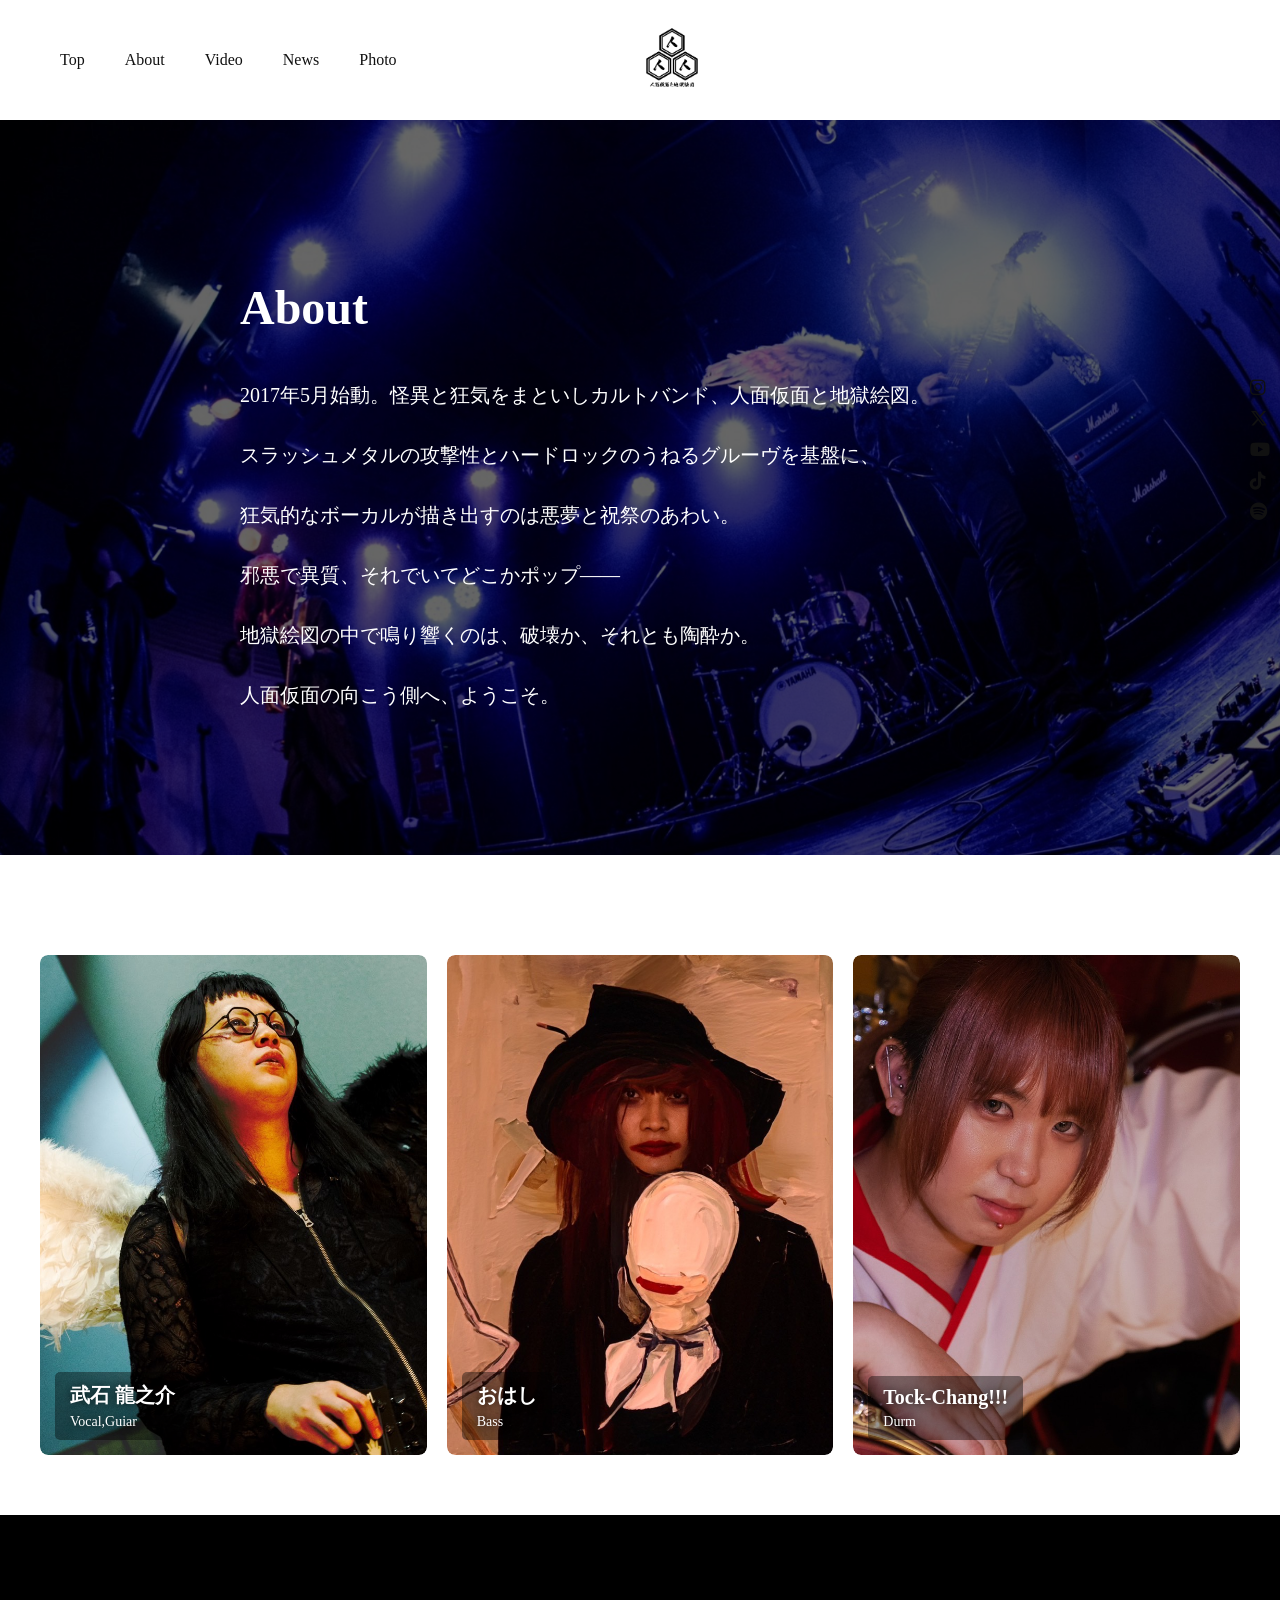
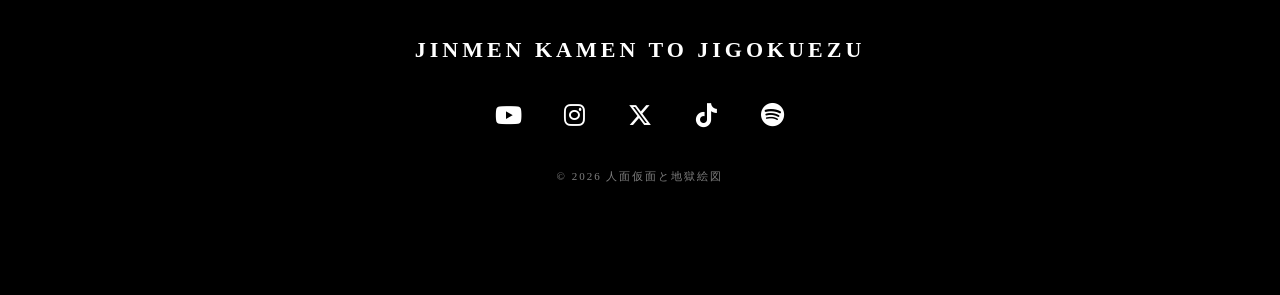
==== about.html @ 16b2d5f9 "Add files via upload" ====
<!DOCTYPE html>
<html lang="ja">
<head>
<meta charset="UTF-8" />
<meta name="viewport" content="width=device-width, initial-scale=1" />
<title>人面仮面と地獄絵図 | Official Site</title>
<link rel="stylesheet" href="style.css" />
<style>
  /* About Hero */
  .about-hero {
    background-image: url("images/livetop.jpeg");
    background-size: cover;
    background-position: center;
    background-attachment: fixed;
    color: white;
    padding: 120px 20px;
    position: relative;
  }
  .about-hero::before {
    content: "";
    position: absolute;
    inset: 0;
    background: rgba(0,0,0,0.6);
    z-index: 0;
  }
  .about-text {
    position: relative;
    z-index: 1;
    max-width: 800px;
    margin: 0 auto;
  }
  .about-text h2 {
    font-size: 48px;
    margin-bottom: 40px;
  }
  .about-text p {
    font-size: 20px;
    line-height: 2;
  }

  /* フェードアップ */
  .fade-up {
    opacity: 0;
    transform: translateY(40px);
    transition: opacity 1s ease, transform 1s ease;
  }
  .fade-up.show {
    opacity: 1;
    transform: translateY(0);
  }

  /* メンバーグリッド */
  .members-grid {
    display: grid;
    grid-template-columns: repeat(3, 1fr);
    gap: 20px;
    max-width: 1200px;
    margin: 100px auto 60px;
    padding: 0 20px;
  }
  .member {
    position: relative;
    overflow: hidden;
    cursor: pointer;

    /* 初期は透明・左にずらす */
    opacity: 0;
    transform: translateX(-30px);
    transition: opacity 0.8s ease, transform 0.8s ease;
  }
  /* メンバーが表示されるとき */
  .member.show {
    opacity: 1;
    transform: translateX(0);
  }
  .member img {
    width: 100%;
    display: block;
    border-radius: 8px;
    transition: transform 0.3s ease;
  }
  .member:hover img {
    transform: scale(1.05);
  }
  .member-info {
    position: absolute;
    bottom: 15px;
    left: 15px;
    color: white;
    text-shadow: 0 0 10px rgba(0,0,0,0.8);
    background: rgba(0, 0, 0, 0.4);
    padding: 10px 15px;
    border-radius: 5px;
    max-width: 80%;
  }
  .member-info h3 {
    margin: 0 0 5px;
    font-size: 20px;
  }
  .member-info p {
    margin: 0;
    font-size: 14px;
  }

  /* レスポンシブ：1列 */
  @media (max-width: 768px) {
    .members-grid {
      grid-template-columns: 1fr;
    }
    .member {
      transform: translateX(0);
    }
  }
</style>
</head>
<link rel="stylesheet"
href="https://cdnjs.cloudflare.com/ajax/libs/font-awesome/6.5.0/css/all.min.css">
<body>

<header class="header">
  <nav class="nav-left">
    <a href="index.html#top">Top</a>
    <a href="about.html">About</a>
    <a href="index.html#video">Video</a>
    <a href="index.html#news">News</a>
    <a href="index.html#live">Photo</a>
  </nav>

  <div class="logo">
    <img src="images/logo.png" alt="Band Logo" />
  </div>

  <div class="nav-right">
    <a href="https://instagram.com/kitsunebi0459" target="_blank" rel="noopener noreferrer"><i class="fa-brands fa-instagram"></i></a>
    <a href="https://x.com/kitsunebi0459" target="_blank" rel="noopener noreferrer"><i class="fa-brands fa-x-twitter"></i></a>
    <a href="https://youtube.com/@kitsunebi0459" target="_blank" rel="noopener noreferrer"><i class="fa-brands fa-youtube"></i></a>
    <a href="https://tiktok.com/@kitsunebi0459" target="_blank" rel="noopener noreferrer"><i class="fa-brands fa-tiktok"></i></a>
    <a href="https://open.spotify.com/artist/0u10d8v9GBQeAnvhStRc6c" target="_blank" rel="noopener noreferrer"><i class="fa-brands fa-spotify"></i></a>
  </div>
  <div class="hamburger"><span></span><span></span><span></span></div>
</header>

<section class="about-hero fade-up">
  <div class="about-text">
    <h2>About</h2>
    <p>2017年5月始動。怪異と狂気をまといしカルトバンド、人面仮面と地獄絵図。</p>
    <p>スラッシュメタルの攻撃性とハードロックのうねるグルーヴを基盤に、</p>
    <p>狂気的なボーカルが描き出すのは悪夢と祝祭のあわい。</p>
    <p>邪悪で異質、それでいてどこかポップ——</p>
    <p>地獄絵図の中で鳴り響くのは、破壊か、それとも陶酔か。</p>
    <p>人面仮面の向こう側へ、ようこそ。</p>
  </div>
</section>

<section class="members-grid">
  <div class="member">
    <img src="images/ryutan.jpg" alt="Member 1" />
    <div class="member-info">
      <h3>武石 龍之介</h3>
      <p>Vocal,Guiar</p>
    </div>
  </div>

  <div class="member">
    <img src="images/ohashi.jpg" alt="Member 2" />
    <div class="member-info">
      <h3>おはし</h3>
      <p>Bass</p>
    </div>
  </div>

  <div class="member">
    <img src="images/tokuchan.jpg" alt="Member 3" />
    <div class="member-info">
      <h3>Tock-Chang!!!</h3>
      <p>Durm</p>
    </div>
  </div>
</section>

<script>
  // fade-upはそのまま
  const fadeElements = document.querySelectorAll(".fade-up");

  // メンバー要素も監視
  const memberElements = document.querySelectorAll(".member");

  function onScroll() {
    fadeElements.forEach(el => {
      const rect = el.getBoundingClientRect();
      if (rect.top < window.innerHeight - 100) {
        el.classList.add("show");
      }
    });
    memberElements.forEach(el => {
      const rect = el.getBoundingClientRect();
      if (rect.top < window.innerHeight - 100) {
        el.classList.add("show");
      }
    });
  }

  window.addEventListener("scroll", onScroll);
  // ページロード時も実行
  window.addEventListener("load", onScroll);
</script>
<footer class="footer">
  <div class="footer-inner">

    <h3 class="footer-logo">JINMEN KAMEN TO JIGOKUEZU</h3>

    <div class="footer-icons">

      <a href="https://youtube.com/@kitsunebi0459"
         target="_blank" rel="noopener noreferrer"
         aria-label="YouTube">
        <i class="fa-brands fa-youtube sns-icon"></i>
      </a>

      <a href="https://instagram.com/kitsunebi0459"
         target="_blank" rel="noopener noreferrer"
         aria-label="Instagram">
        <i class="fa-brands fa-instagram sns-icon"></i>
      </a>

      <a href="https://x.com/kitsunebi0459"
         target="_blank" rel="noopener noreferrer"
         aria-label="X">
        <i class="fa-brands fa-x-twitter sns-icon"></i>
      </a>

      <a href="https://tiktok.com/@kitsunebi0459"
         target="_blank" rel="noopener noreferrer"
         aria-label="TikTok">
        <i class="fa-brands fa-tiktok sns-icon"></i>
      </a>

      <a href="https://open.spotify.com/artist/0u10d8v9GBQeAnvhStRc6c"
         target="_blank" rel="noopener noreferrer"
         aria-label="Spotify">
        <i class="fa-brands fa-spotify sns-icon"></i>
      </a>

    </div>

<p class="copyright">
  © <span id="year"></span> 人面仮面と地獄絵図
</p>

<script>
document.getElementById("year").textContent =
  new Date().getFullYear();
</script>

  </div>
</footer>
<script>
let lastScroll = 0;
const header = document.querySelector(".header");

window.addEventListener("scroll", () => {
  const currentScroll = window.pageYOffset;

  /* 下スクロールで隠す */
  if (currentScroll > lastScroll && currentScroll > 100) {
    header.classList.add("hide");
  } else {
    header.classList.remove("hide");
  }

  /* 少しスクロールしたら影つける */
  if (currentScroll > 50) {
    header.classList.add("scrolled");
  } else {
    header.classList.remove("scrolled");
  }

  lastScroll = currentScroll;
});
</script>
	
<script>
const hamburger = document.querySelector(".hamburger");
const navLeft = document.querySelector(".nav-left");
const navLinks = document.querySelectorAll(".nav-left a");

hamburger.addEventListener("click", () => {
  hamburger.classList.toggle("open");
  navLeft.classList.toggle("active");
});

navLinks.forEach(link => {
  link.addEventListener("click", () => {
    hamburger.classList.remove("open");
    navLeft.classList.remove("active");
  });
});
</script>
	
</body>
</html>
---- style.css ----
/* =========================
   Base
========================= */

html {
  scroll-behavior: smooth;
}

body {
  padding-top: 120px;
  margin: 0;
  font-family: "Noto Serif JP", "Noto Serif", serif;
  background: #ffffff;
  color: #111;
}

/* =========================
   Header
========================= */

.header {
  position: fixed;
  top: 0;
  width: 100%;
  height: 120px;
  display: flex;
  align-items: center;
  justify-content: space-between;
  padding: 0 60px;
  background: #ffffff;
  z-index: 999;
  transition: transform 0.4s ease;
}

.header.hide {
  transform: translateY(-100%);
}

.header.scrolled {
  box-shadow: 0 4px 20px rgba(0,0,0,0.08);
}

.logo {
  position: absolute;
  left: 48%;
  transform: translateX(-50%);
}

.logo img {
  height: 70px;
  transition: 0.4s;
}

.nav-left {
  display: flex;
  gap: 40px;
}

.nav-left a {
  text-decoration: none;
  color: #111;
  transition: 0.3s;
}

.nav-left a:hover {
  color: #b30000;
}

/* SNSアイコン縦固定 */
.nav-right {
  display: flex;
  flex-direction: column;
  gap: 10px;
  position: fixed;
  right: 10px;
  top: 50%;
  transform: translateY(-50%);
  z-index: 1000;
}

.nav-right a {
  color: #111;
  font-size: 18px;
}

.sns-icon {
  font-size: 24px;
  transition: all 0.3s ease;
}

.footer-icons a:hover .sns-icon,
.header-icons a:hover .sns-icon {
  transform: translateY(-4px) scale(1.15);
  color: #b30000;
}

/* ハンバーガー */
.hamburger {
  display: none;
  flex-direction: column;
  justify-content: space-between;
  width: 28px;
  height: 20px;
  cursor: pointer;
  position: absolute;
  left: 20px; /* 左寄せ */
  z-index: 1001; /* SNSより前に表示 */
}

.hamburger span {
  display: block;
  height: 2px;
  background-color: #111;
  border-radius: 2px;
  transition: 0.3s;
}

.hamburger.open span:nth-child(1) {
  transform: rotate(45deg) translateY(8px);
}

.hamburger.open span:nth-child(2) {
  opacity: 0;
}

.hamburger.open span:nth-child(3) {
  transform: rotate(-45deg) translateY(-8px);
}

/* =========================
   Hero
========================= */

.hero img {
  width: 100%;
  height: 100vh;
  object-fit: cover;
  margin-bottom: 140px;
}
.hero {
  position: relative;
  width: 100%;
  height: 100vh;
  overflow: hidden;
}

.hero-video {
  position: absolute;
  top: 0;
  left: 0;
  width: 100%;
  height: 100%;
  object-fit: cover;
  z-index: 0;
}

.hero-slider {
  position: absolute;
  top: 0;
  left: 0;
  width: 100%;
  height: 100%;
  z-index: 1;
}

.hero-slider .slide {
  position: absolute;
  width: 100%;
  height: 100%;
  object-fit: cover;
  opacity: 0;
  transition: opacity 1s ease-in-out;
}

.hero-slider .slide.active {
  opacity: 1;
}

/* テキストオーバーレイ */
.hero-text {
  position: absolute;
  top: 50%;
  left: 50%;
  transform: translate(-50%, -50%);
  text-align: center;
  color: white;
  z-index: 2;
  text-shadow: 0 0 15px rgba(0,0,0,0.7);
}

.hero-text h1 {
  font-size: 4rem;
  margin-bottom: 20px;
  line-height: 1.2;
}

.hero-btn {
  display: inline-block;
  background-color: #b30000;
  color: white;
  padding: 12px 30px;
  text-decoration: none;
  font-size: 1.2rem;
  border-radius: 5px;
  transition: 0.3s;
}

.hero-btn:hover {
  opacity: 0.8;
}
/* =========================
   Section
========================= */

.section {
  padding: 140px 12%;
  text-align: center;
}

#about .about-text {
  text-align: left;
}

/* =========================
   About
========================= */

#about {
  background-image: url("images/about-bg.jpeg");
  background-size: cover;
  background-position: center;
  background-attachment: fixed;
  color: white;
  position: relative;
}

#about::before {
  content: "";
  position: absolute;
  inset: 0;
  background: rgba(0, 0, 0, 0.6);
}

.about-text {
  position: relative;
  z-index: 2;
}

/* =========================
   Video
========================= */

.video-wrapper {
  position: relative;
  width: 100%;
  padding-bottom: 56.25%; /* 16:9 のアスペクト比 */
  height: 0;
  margin: 0 auto;
}

.video-wrapper iframe {
  position: absolute;
  top: 0;
  left: 0;
  width: 100%;
  height: 100%;
}

/* =========================
   Live Schedule
========================= */

.live-schedule {
  text-align: center;
}

.schedule-list {
  max-width: 600px;
  margin: 40px auto 0;
}

.schedule-item {
  display: flex;
  justify-content: space-between;
  border-bottom: 1px solid #ddd;
  padding: 18px 0;
  font-size: 18px;
}

.schedule-date {
  font-weight: 600;
}

.schedule-place {
  opacity: 0.8;
}

/* スマホ */

@media (max-width:768px){

.schedule-item{
  flex-direction: column;
  gap:5px;
  text-align:center;
}

}

/* =========================
   Live Gallery
========================= */

#live {
  padding-left: 0;
  padding-right: 0;
}

.live-gallery {
  overflow: hidden;
  width: 100%;
  position: relative;
}

.live-track {
  display: flex;
  gap: 30px;
  animation: scroll 90s linear infinite;
}

.live-track img {
  width: 420px;
  border-radius: 5px;
  flex-shrink: 0;
  transition: 0.3s;
}

.live-track img:hover {
  transform: scale(1.05);
}

@keyframes scroll {
  from { transform: translateX(0); }
  to { transform: translateX(-50%); }
}

/* 矢印ボタン */
.arrow {
  display: none;
}

@media (max-width: 768px) {
  .arrow {
    display: flex;
    position: absolute;
    top: 50%;
    transform: translateY(-50%);
    width: 44px;
    height: 44px;
    border-radius: 50%;
    background: rgba(0,0,0,0.4);
    color: white;
    font-size: 28px;
    align-items: center;
    justify-content: center;
    pointer-events: none;
    backdrop-filter: blur(4px);
  }
  .arrow.left { left: 12px; }
  .arrow.right { right: 12px; }
}

/* =========================
   Music Section
========================= */

.music-section {
  text-align: left;
}

.music-container {
  display: flex;
  align-items: center;
  gap: 200px;
}

.music-art img {
  width: 100%;
  max-width: 650px;
  display: block;
}

.music-info {
  display: flex;
  flex-direction: column;
  gap: 24px;
}

.music-label {
  font-size: 20px;
  letter-spacing: 4px;
}

.music-title {
  font-size: 45px;
  letter-spacing: 10px;
  font-weight: 500;
}

.music-link {
  font-size: 15px;
  letter-spacing: 3px;
  text-decoration: none;
  color: #111;
  transition: 0.3s;
}

.music-link:hover { opacity: 0.5; }

/* =========================
   Footer
========================= */

.footer {
  background: #000;
  color: #fff;
  padding: 100px 20px;
  text-align: center;
}

.footer-logo {
  font-size: 22px;
  letter-spacing: 4px;
  margin-bottom: 40px;
}

.footer-icons {
  display: flex;
  justify-content: center;
  gap: 40px;
  margin-bottom: 40px;
}

.sns-icon {
  width: 26px;
  height: 26px;
  color: #fff;
  transition: 0.3s ease;
}

.sns-icon:hover {
  opacity: 0.6;
}

.copyright {
  font-size: 11px;
  letter-spacing: 2px;
  opacity: 0.5;
}

/* =========================
   Responsive
========================= */

@media (max-width: 768px) {

  /* ヘッダー調整 */
  .header {
    flex-direction: column;
    height: auto;
    padding: 15px 20px;
  }

  .logo {
    position: static;
    transform: none;
    margin: 10px 0;
  }

  .nav-left {
    position: fixed;
    top: 0;
    left: -100%;
    width: 70%;
    height: 100vh;
    background: white;
    flex-direction: column;
    justify-content: center;
    align-items: center;
    gap: 40px;
    transition: 0.4s;
    z-index: 999;
  }

  .nav-left.active { left: 0; }

  .nav-left a { font-size: 1.2rem; }

  /* SNSアイコンは縦に固定済み */

  /* メインコンテンツ調整 */
  .section { padding: 80px 8%; }
  .music-container { flex-direction: column; gap: 40px; }
  .music-art img { width: 90%; }
  .music-title { font-size: 42px; }
  .music-section { text-align: center; }
  .music-info { align-items: center; }

  .live-track { animation: none; overflow-x: auto; scroll-snap-type: x mandatory; -webkit-overflow-scrolling: touch; }
  .live-track img { scroll-snap-align: center; width: 80%; }

  .live-track img { width: 280px; }

  .hamburger { display: flex; }

  .arrow { display: flex; }
}
/* =========================
   Members Section
========================= */

.members {
  padding: 100px 20px;
}

.members-grid {
  display: grid;
  gap: 30px;
  max-width: 1400px; /* 全体の幅を広くして写真を大きく */
  margin: 0 auto;
  padding: 40px 20px;
}

.member {
  position: relative;
  overflow: hidden;
  cursor: pointer;
  height: 500px; /* 写真の高さを指定 */
  border-radius: 8px; /* optional: 少し丸める */
}

.member img {
  width: 100%;
  height: 100%;
  object-fit: cover; /* 写真比率を維持して枠いっぱいに */
  display: block;
  transition: transform 0.3s ease;
}

.member:hover img {
  transform: scale(1.05);
}

/* 文字部分：背景を透明に */
.member-info {
  position: absolute;
  bottom: 15px;
  left: 15px;
  color: white;
  text-shadow: 0 0 10px rgba(0,0,0,0.8);
  background: transparent; /* 背景を透明に変更 */
  padding: 0; /* 必要に応じて調整 */
}

.member-info h3 {
  margin: 0 0 5px 0;
  font-size: 22px; /* 少し大きめ */
  font-weight: 600;
}

.member-info p {
  margin: 0;
  font-size: 16px;
}

/* =========================
   Responsive for Mobile
========================= */
@media (max-width: 768px) {
  .members-grid {
    gap: 20px;
  }

  .member {
    height: 350px; /* スマホ向けに縮小 */
  }

  .member-info h3 {
    font-size: 20px;
  }

  .member-info p {
    font-size: 14px;
  }
}
@media (max-width:768px){

body{
padding-top:80px;
}

}
@media (max-width:768px){

.hero-slider{
height:75vh;
}

}
.live-track{
scrollbar-width:none;
}

.live-track::-webkit-scrollbar{
display:none;
}
.nav-left.active{
left:0;
box-shadow:0 0 0 100vw rgba(0,0,0,0.4);
}
@media (max-width:768px){

.nav-right a{
font-size:22px;
}

}
@media (max-width:768px){

.about-text h2{
font-size:34px;
}

.about-text p{
font-size:16px;
line-height:1.8;
}

}
@media (max-width:768px){

.about-hero{
background-attachment:scroll;
}

}
@media (max-width:768px){

body{
padding-top:80px;
}

}
/* スクロールフェード */

.fade-up{
opacity:0;
transform:translateY(40px);
transition:opacity 1s ease, transform 1s ease;
}

.fade-up.show{
opacity:1;
transform:translateY(0);
}
/* loading screen */

#loading{
position:fixed;
width:100%;
height:100%;
background:black;
display:flex;
align-items:center;
justify-content:center;
z-index:2000;
transition:opacity 1s ease;
}

.loader-text{
color:white;
font-size:22px;
letter-spacing:6px;
}
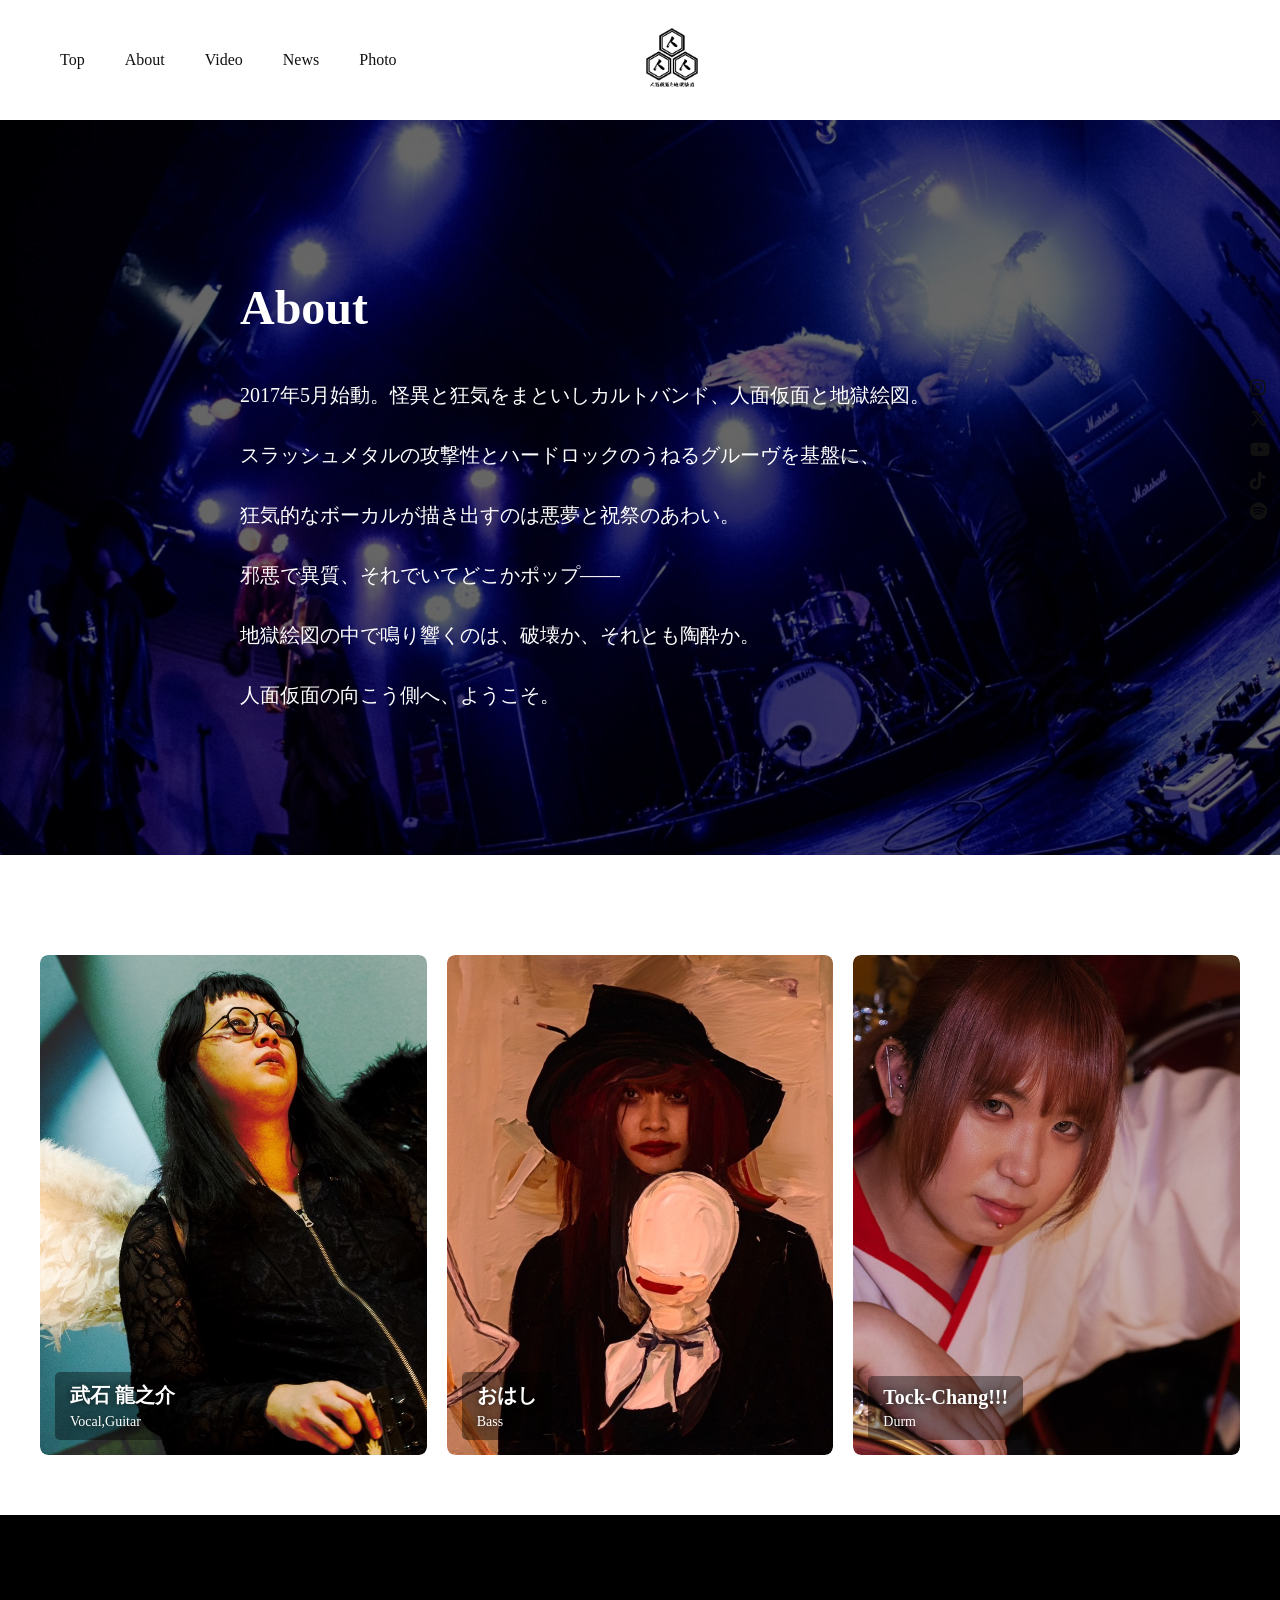
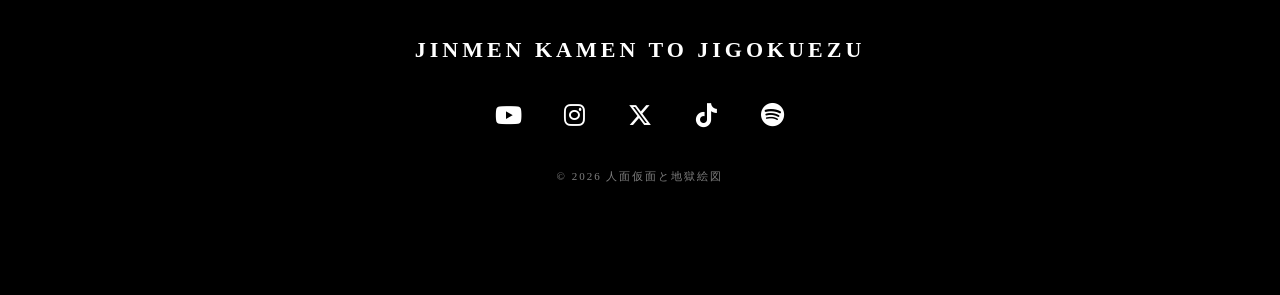
==== commit 5611f4bf: "Update about.html" ====
--- a/about.html
+++ b/about.html
@@ -157,7 +157,7 @@
     <img src="images/ryutan.jpg" alt="Member 1" />
     <div class="member-info">
       <h3>武石 龍之介</h3>
-      <p>Vocal,Guiar</p>
+      <p>Vocal,Guitar</p>
     </div>
   </div>
 
@@ -298,4 +298,4 @@
 </script>
 	
 </body>
-</html>+</html>
